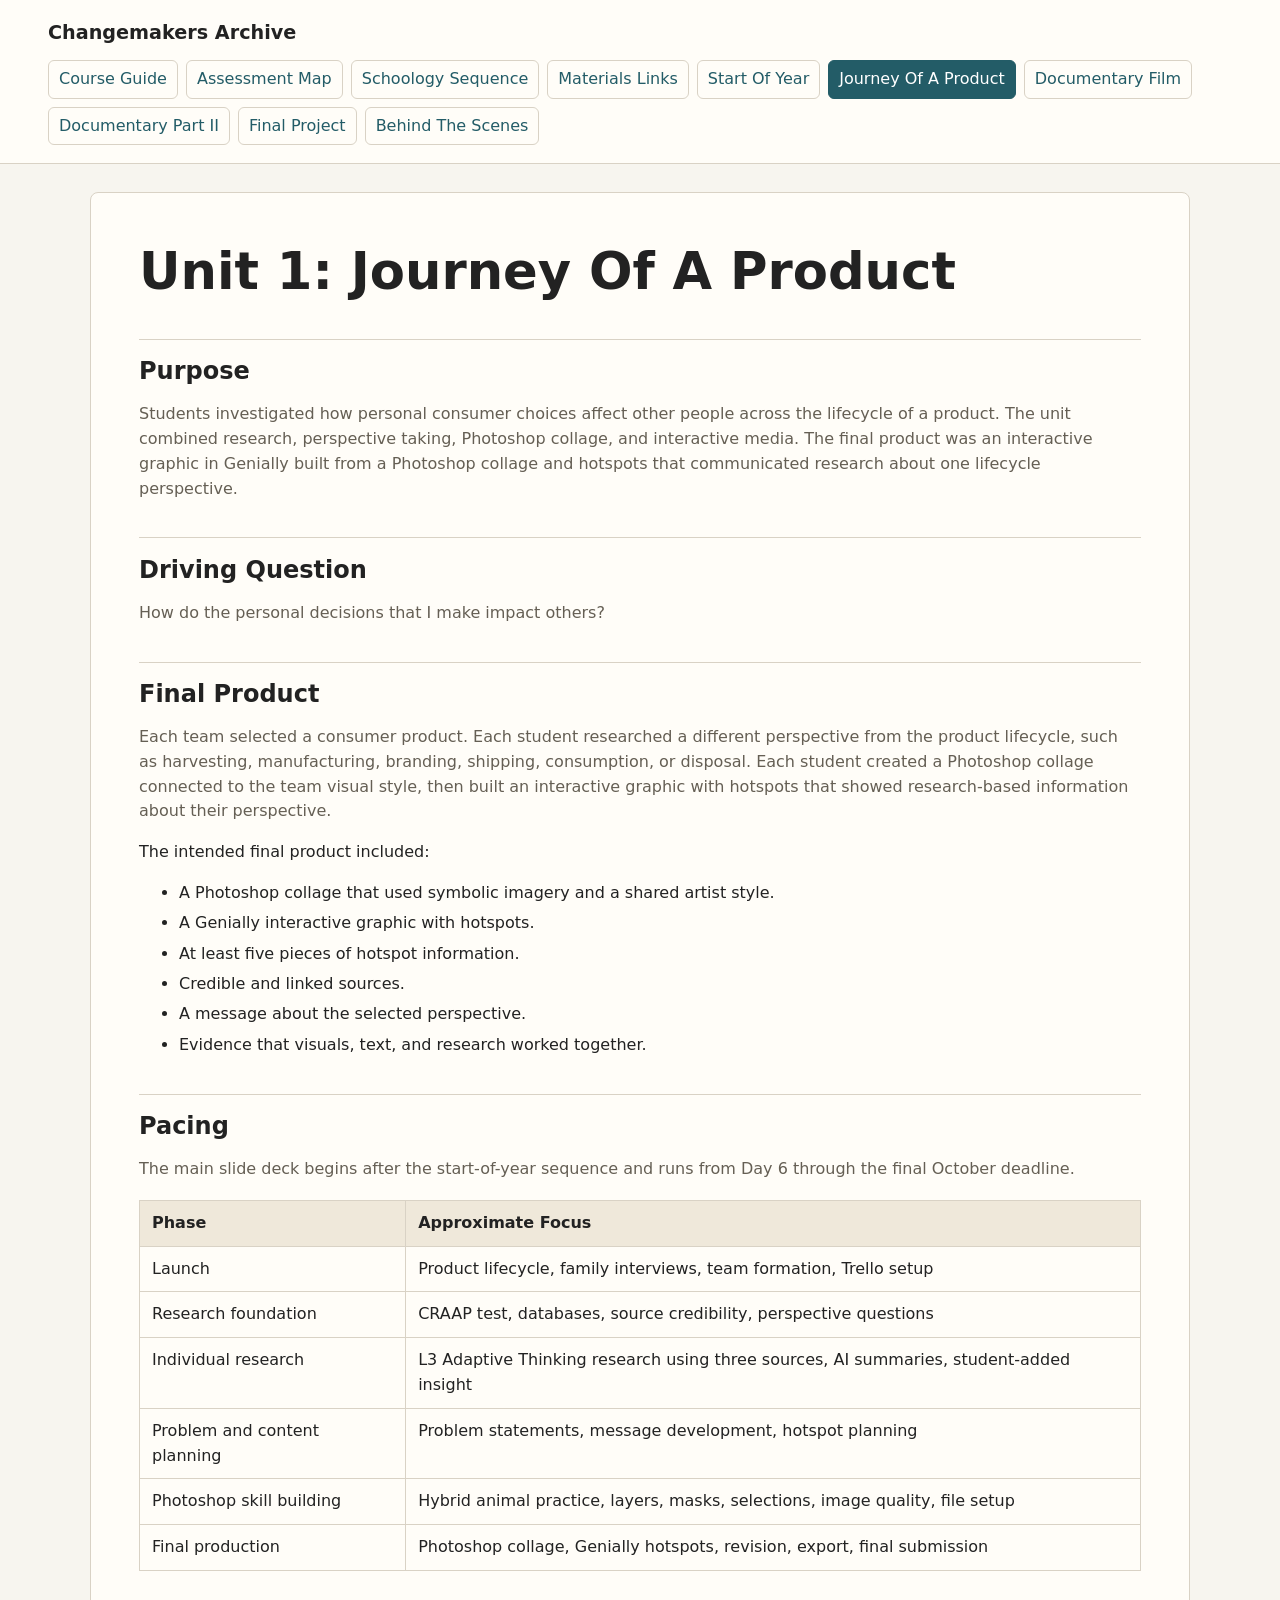
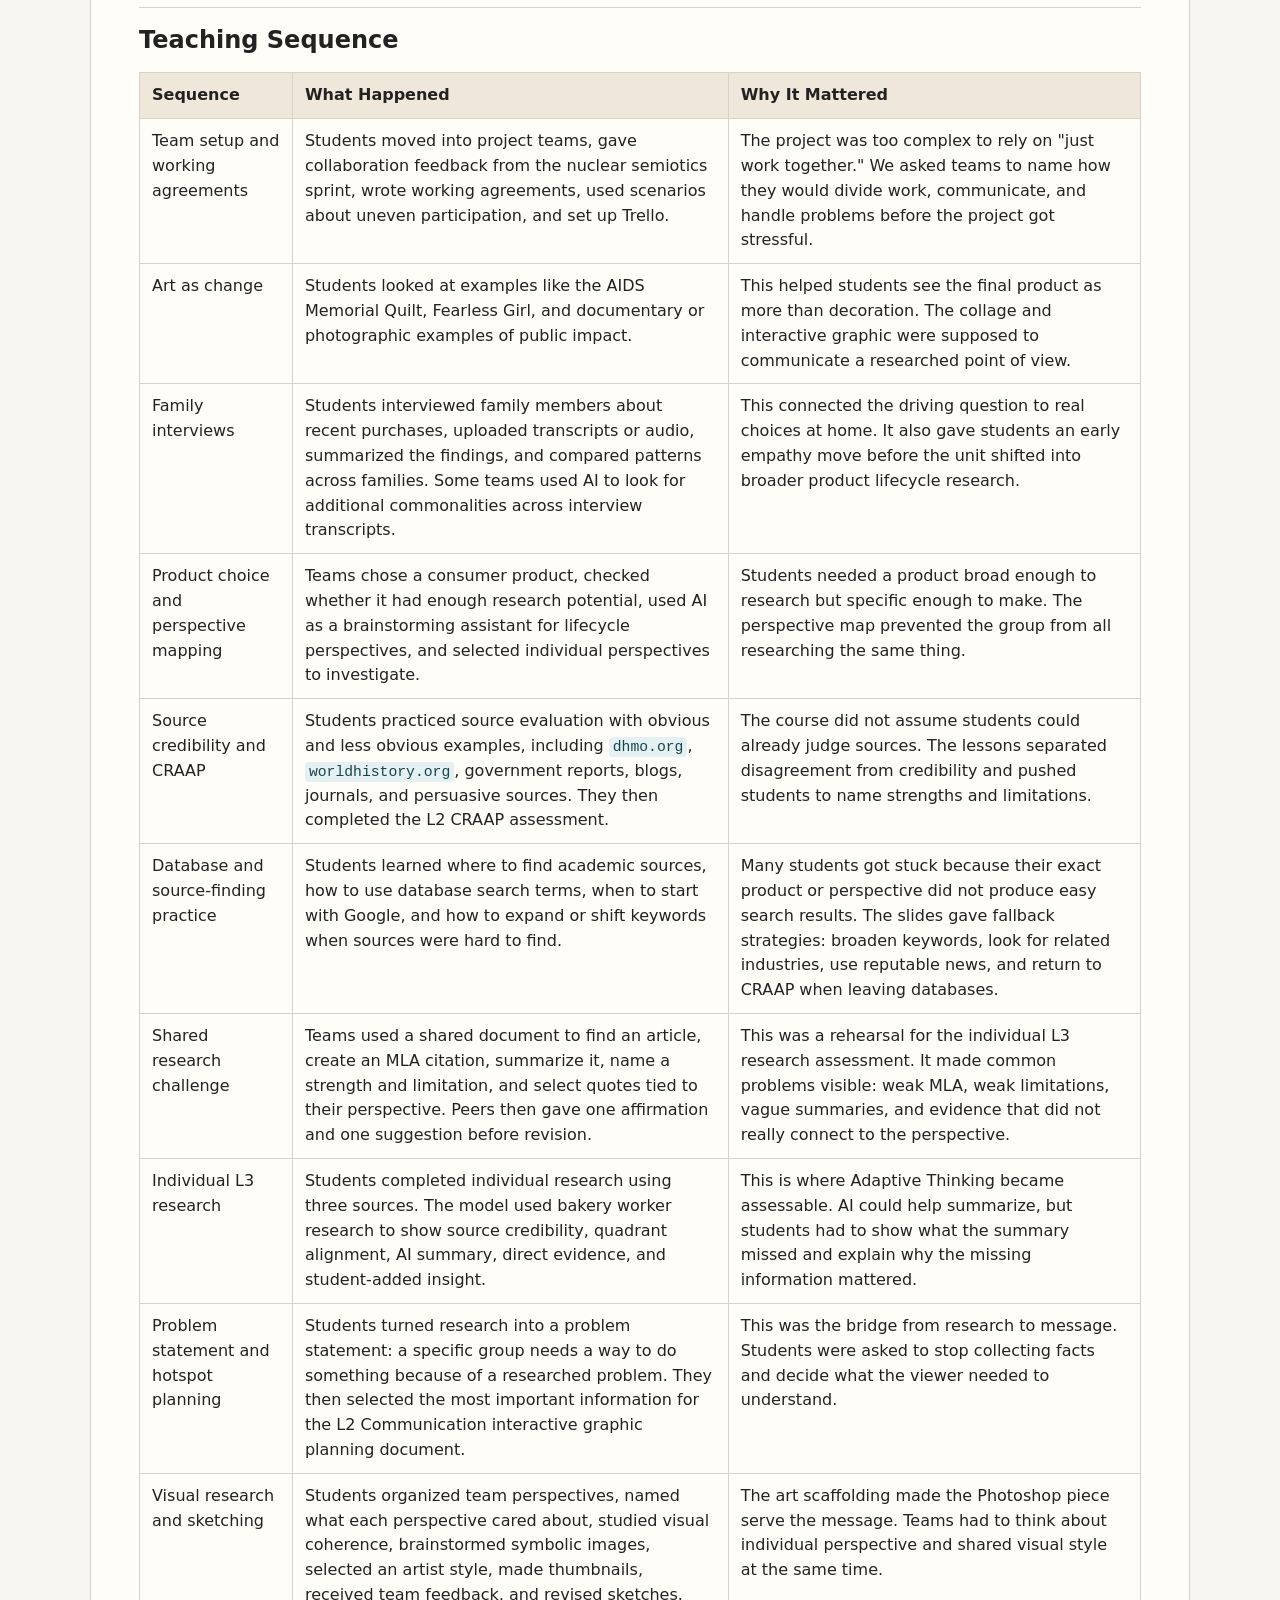
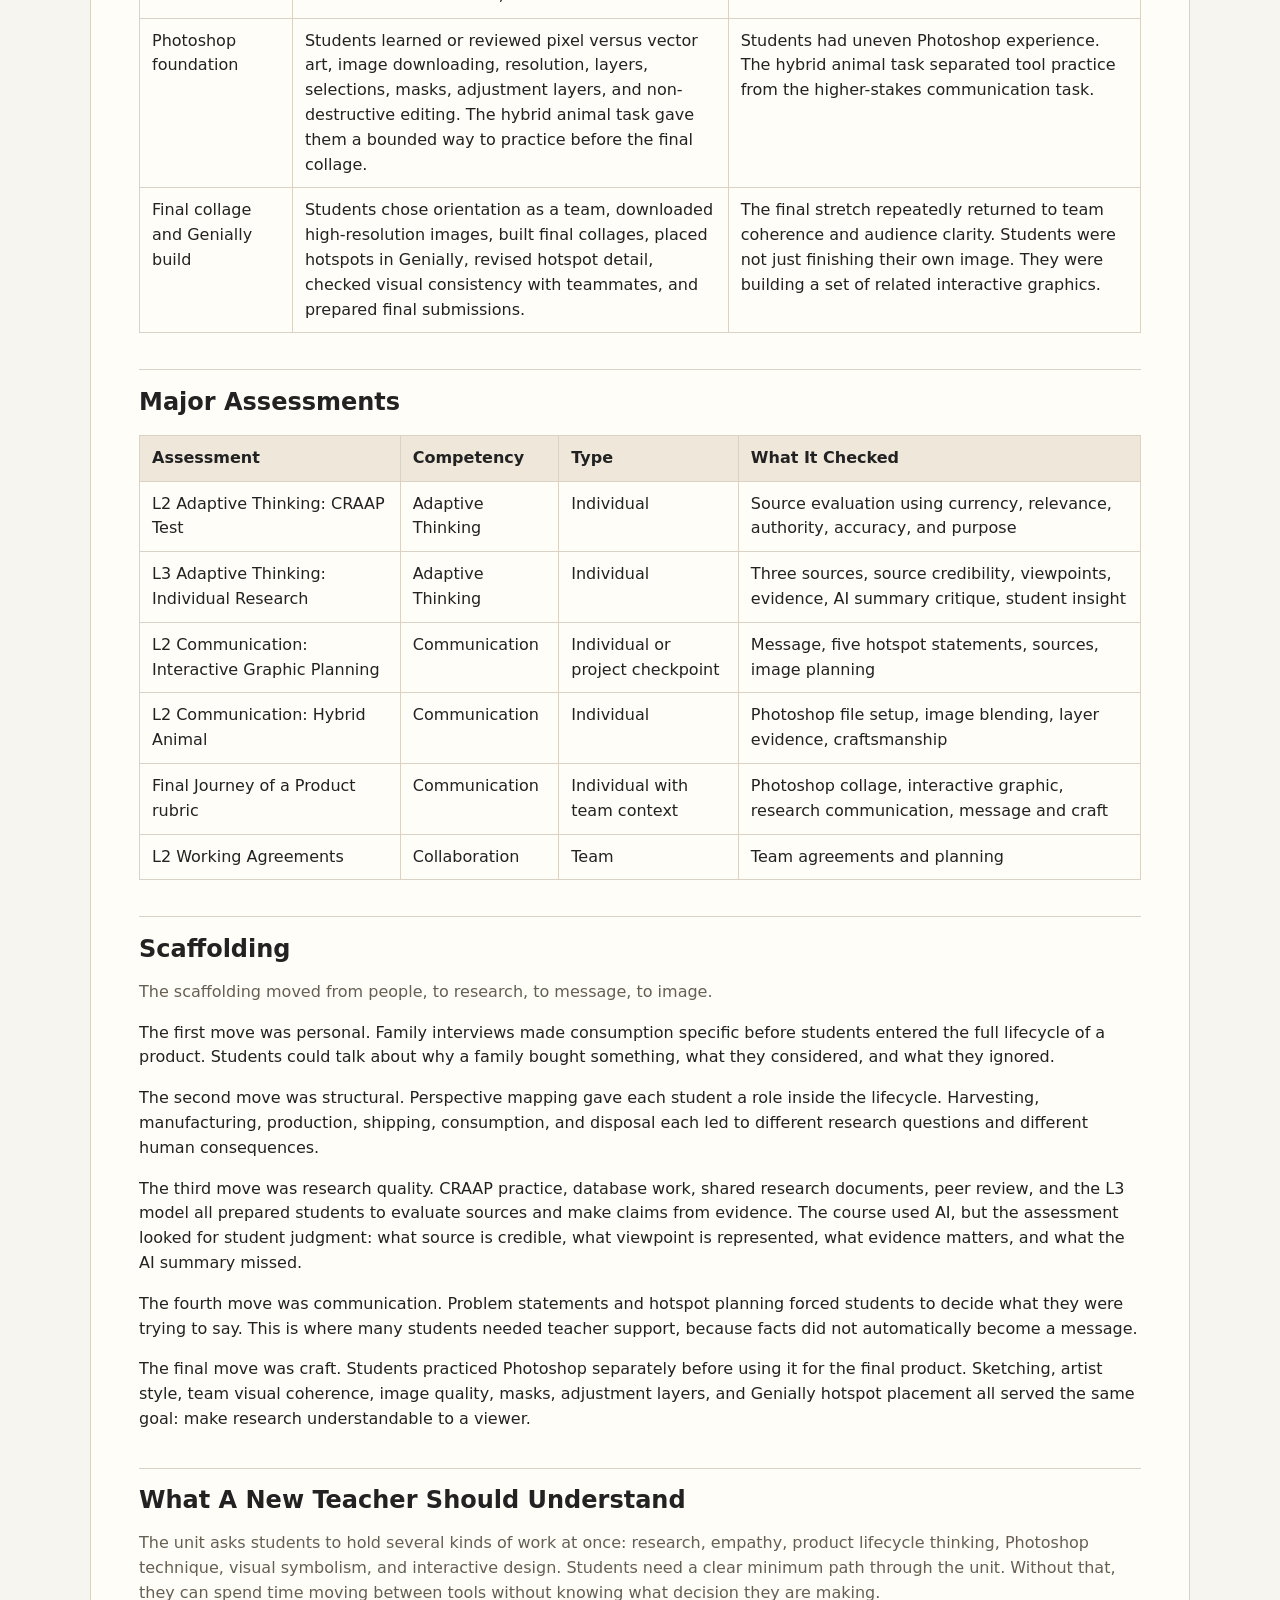
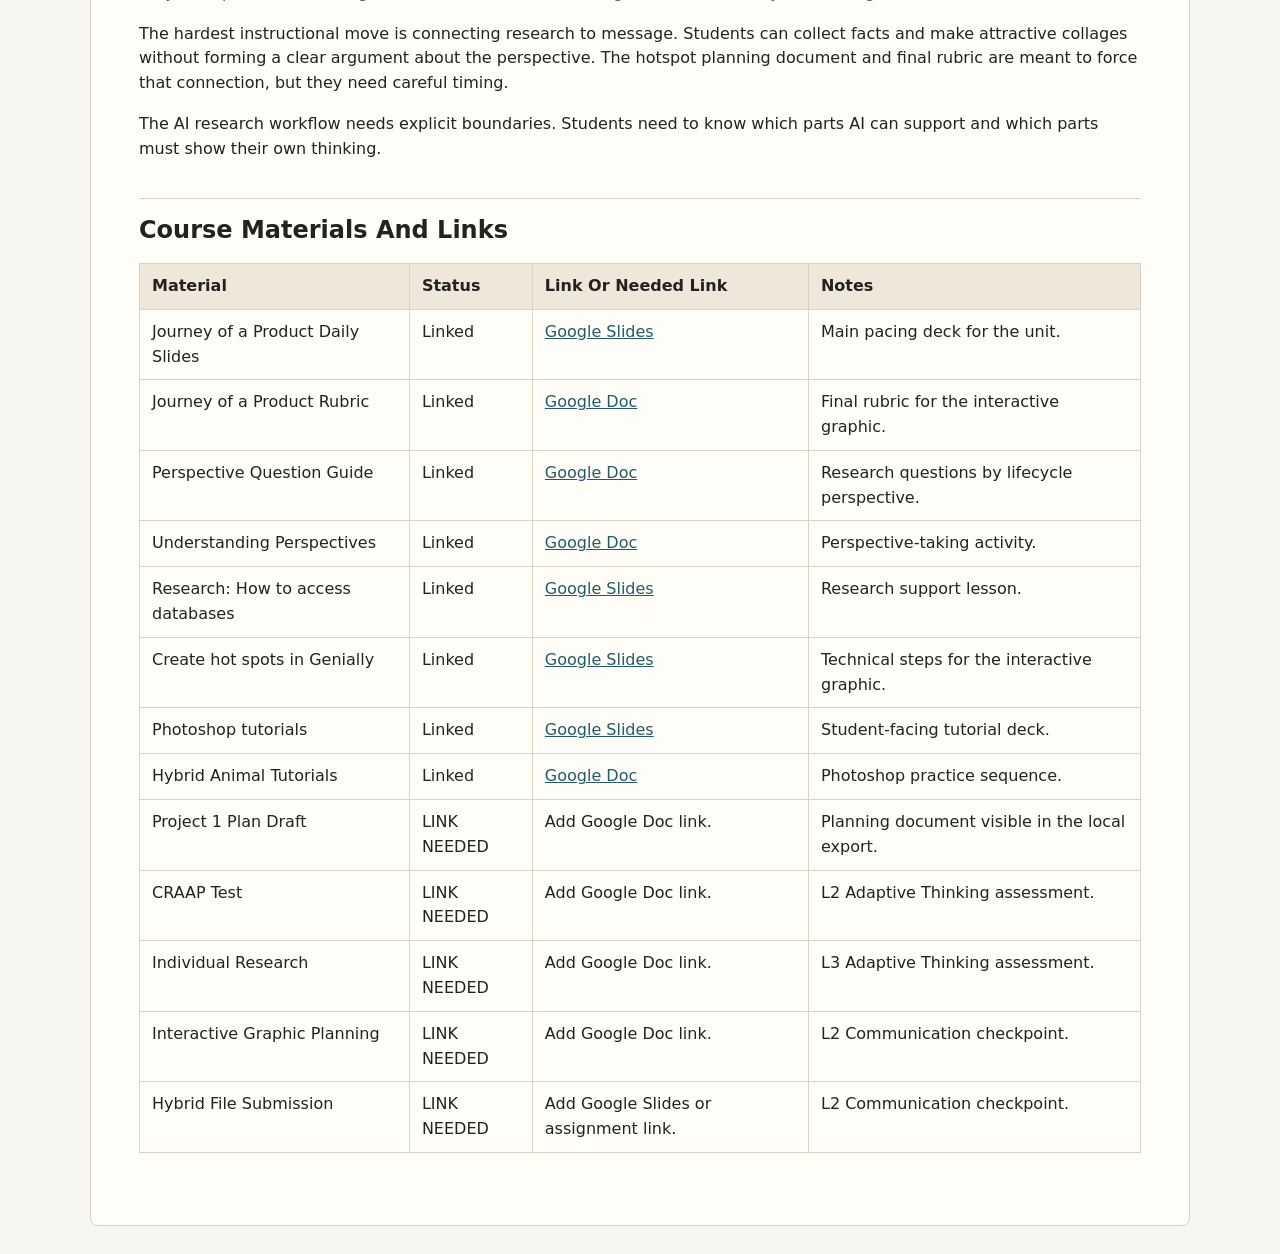
==== unit-1-journey-of-a-product.html @ 5c7161c8 "Add files via upload" ====
<!doctype html>
<html lang="en">
<head>
  <meta charset="utf-8">
  <meta name="viewport" content="width=device-width, initial-scale=1">
  <title>Journey Of A Product | Changemakers Archive</title>
  <link rel="stylesheet" href="styles.css">
</head>
<body>
  <header>
    <a class="site-title" href="index.html">Changemakers Archive</a>
    <nav><a  href="index.html">Course Guide</a><a  href="assessment-map.html">Assessment Map</a><a  href="schoology-sequence.html">Schoology Sequence</a><a  href="materials-link-inventory.html">Materials Links</a><a  href="unit-0-start-of-year.html">Start Of Year</a><a aria-current="page" href="unit-1-journey-of-a-product.html">Journey Of A Product</a><a  href="unit-2-documentary-film.html">Documentary Film</a><a  href="unit-2-5-documentary-part-ii.html">Documentary Part II</a><a  href="unit-3-final-project.html">Final Project</a><a  href="behind-the-scenes.html">Behind The Scenes</a></nav>
  </header>
  <main>
    <h1>Unit 1: Journey Of A Product</h1>
<h2>Purpose</h2>
<p>Students investigated how personal consumer choices affect other people across the lifecycle of a product. The unit combined research, perspective taking, Photoshop collage, and interactive media. The final product was an interactive graphic in Genially built from a Photoshop collage and hotspots that communicated research about one lifecycle perspective.</p>
<h2>Driving Question</h2>
<p>How do the personal decisions that I make impact others?</p>
<h2>Final Product</h2>
<p>Each team selected a consumer product. Each student researched a different perspective from the product lifecycle, such as harvesting, manufacturing, branding, shipping, consumption, or disposal. Each student created a Photoshop collage connected to the team visual style, then built an interactive graphic with hotspots that showed research-based information about their perspective.</p>
<p>The intended final product included:</p>
<ul><li>A Photoshop collage that used symbolic imagery and a shared artist style.</li><li>A Genially interactive graphic with hotspots.</li><li>At least five pieces of hotspot information.</li><li>Credible and linked sources.</li><li>A message about the selected perspective.</li><li>Evidence that visuals, text, and research worked together.</li></ul>
<h2>Pacing</h2>
<p>The main slide deck begins after the start-of-year sequence and runs from Day 6 through the final October deadline.</p>
<div class="table-wrap"><table><thead><tr><th>Phase</th><th>Approximate Focus</th></tr></thead><tbody><tr><td>Launch</td><td>Product lifecycle, family interviews, team formation, Trello setup</td></tr>
<tr><td>Research foundation</td><td>CRAAP test, databases, source credibility, perspective questions</td></tr>
<tr><td>Individual research</td><td>L3 Adaptive Thinking research using three sources, AI summaries, student-added insight</td></tr>
<tr><td>Problem and content planning</td><td>Problem statements, message development, hotspot planning</td></tr>
<tr><td>Photoshop skill building</td><td>Hybrid animal practice, layers, masks, selections, image quality, file setup</td></tr>
<tr><td>Final production</td><td>Photoshop collage, Genially hotspots, revision, export, final submission</td></tr></tbody></table></div>
<h2>Teaching Sequence</h2>
<div class="table-wrap"><table><thead><tr><th>Sequence</th><th>What Happened</th><th>Why It Mattered</th></tr></thead><tbody><tr><td>Team setup and working agreements</td><td>Students moved into project teams, gave collaboration feedback from the nuclear semiotics sprint, wrote working agreements, used scenarios about uneven participation, and set up Trello.</td><td>The project was too complex to rely on &quot;just work together.&quot; We asked teams to name how they would divide work, communicate, and handle problems before the project got stressful.</td></tr>
<tr><td>Art as change</td><td>Students looked at examples like the AIDS Memorial Quilt, Fearless Girl, and documentary or photographic examples of public impact.</td><td>This helped students see the final product as more than decoration. The collage and interactive graphic were supposed to communicate a researched point of view.</td></tr>
<tr><td>Family interviews</td><td>Students interviewed family members about recent purchases, uploaded transcripts or audio, summarized the findings, and compared patterns across families. Some teams used AI to look for additional commonalities across interview transcripts.</td><td>This connected the driving question to real choices at home. It also gave students an early empathy move before the unit shifted into broader product lifecycle research.</td></tr>
<tr><td>Product choice and perspective mapping</td><td>Teams chose a consumer product, checked whether it had enough research potential, used AI as a brainstorming assistant for lifecycle perspectives, and selected individual perspectives to investigate.</td><td>Students needed a product broad enough to research but specific enough to make. The perspective map prevented the group from all researching the same thing.</td></tr>
<tr><td>Source credibility and CRAAP</td><td>Students practiced source evaluation with obvious and less obvious examples, including <code>dhmo.org</code>, <code>worldhistory.org</code>, government reports, blogs, journals, and persuasive sources. They then completed the L2 CRAAP assessment.</td><td>The course did not assume students could already judge sources. The lessons separated disagreement from credibility and pushed students to name strengths and limitations.</td></tr>
<tr><td>Database and source-finding practice</td><td>Students learned where to find academic sources, how to use database search terms, when to start with Google, and how to expand or shift keywords when sources were hard to find.</td><td>Many students got stuck because their exact product or perspective did not produce easy search results. The slides gave fallback strategies: broaden keywords, look for related industries, use reputable news, and return to CRAAP when leaving databases.</td></tr>
<tr><td>Shared research challenge</td><td>Teams used a shared document to find an article, create an MLA citation, summarize it, name a strength and limitation, and select quotes tied to their perspective. Peers then gave one affirmation and one suggestion before revision.</td><td>This was a rehearsal for the individual L3 research assessment. It made common problems visible: weak MLA, weak limitations, vague summaries, and evidence that did not really connect to the perspective.</td></tr>
<tr><td>Individual L3 research</td><td>Students completed individual research using three sources. The model used bakery worker research to show source credibility, quadrant alignment, AI summary, direct evidence, and student-added insight.</td><td>This is where Adaptive Thinking became assessable. AI could help summarize, but students had to show what the summary missed and explain why the missing information mattered.</td></tr>
<tr><td>Problem statement and hotspot planning</td><td>Students turned research into a problem statement: a specific group needs a way to do something because of a researched problem. They then selected the most important information for the L2 Communication interactive graphic planning document.</td><td>This was the bridge from research to message. Students were asked to stop collecting facts and decide what the viewer needed to understand.</td></tr>
<tr><td>Visual research and sketching</td><td>Students organized team perspectives, named what each perspective cared about, studied visual coherence, brainstormed symbolic images, selected an artist style, made thumbnails, received team feedback, and revised sketches.</td><td>The art scaffolding made the Photoshop piece serve the message. Teams had to think about individual perspective and shared visual style at the same time.</td></tr>
<tr><td>Photoshop foundation</td><td>Students learned or reviewed pixel versus vector art, image downloading, resolution, layers, selections, masks, adjustment layers, and non-destructive editing. The hybrid animal task gave them a bounded way to practice before the final collage.</td><td>Students had uneven Photoshop experience. The hybrid animal task separated tool practice from the higher-stakes communication task.</td></tr>
<tr><td>Final collage and Genially build</td><td>Students chose orientation as a team, downloaded high-resolution images, built final collages, placed hotspots in Genially, revised hotspot detail, checked visual consistency with teammates, and prepared final submissions.</td><td>The final stretch repeatedly returned to team coherence and audience clarity. Students were not just finishing their own image. They were building a set of related interactive graphics.</td></tr></tbody></table></div>
<h2>Major Assessments</h2>
<div class="table-wrap"><table><thead><tr><th>Assessment</th><th>Competency</th><th>Type</th><th>What It Checked</th></tr></thead><tbody><tr><td>L2 Adaptive Thinking: CRAAP Test</td><td>Adaptive Thinking</td><td>Individual</td><td>Source evaluation using currency, relevance, authority, accuracy, and purpose</td></tr>
<tr><td>L3 Adaptive Thinking: Individual Research</td><td>Adaptive Thinking</td><td>Individual</td><td>Three sources, source credibility, viewpoints, evidence, AI summary critique, student insight</td></tr>
<tr><td>L2 Communication: Interactive Graphic Planning</td><td>Communication</td><td>Individual or project checkpoint</td><td>Message, five hotspot statements, sources, image planning</td></tr>
<tr><td>L2 Communication: Hybrid Animal</td><td>Communication</td><td>Individual</td><td>Photoshop file setup, image blending, layer evidence, craftsmanship</td></tr>
<tr><td>Final Journey of a Product rubric</td><td>Communication</td><td>Individual with team context</td><td>Photoshop collage, interactive graphic, research communication, message and craft</td></tr>
<tr><td>L2 Working Agreements</td><td>Collaboration</td><td>Team</td><td>Team agreements and planning</td></tr></tbody></table></div>
<h2>Scaffolding</h2>
<p>The scaffolding moved from people, to research, to message, to image.</p>
<p>The first move was personal. Family interviews made consumption specific before students entered the full lifecycle of a product. Students could talk about why a family bought something, what they considered, and what they ignored.</p>
<p>The second move was structural. Perspective mapping gave each student a role inside the lifecycle. Harvesting, manufacturing, production, shipping, consumption, and disposal each led to different research questions and different human consequences.</p>
<p>The third move was research quality. CRAAP practice, database work, shared research documents, peer review, and the L3 model all prepared students to evaluate sources and make claims from evidence. The course used AI, but the assessment looked for student judgment: what source is credible, what viewpoint is represented, what evidence matters, and what the AI summary missed.</p>
<p>The fourth move was communication. Problem statements and hotspot planning forced students to decide what they were trying to say. This is where many students needed teacher support, because facts did not automatically become a message.</p>
<p>The final move was craft. Students practiced Photoshop separately before using it for the final product. Sketching, artist style, team visual coherence, image quality, masks, adjustment layers, and Genially hotspot placement all served the same goal: make research understandable to a viewer.</p>
<h2>What A New Teacher Should Understand</h2>
<p>The unit asks students to hold several kinds of work at once: research, empathy, product lifecycle thinking, Photoshop technique, visual symbolism, and interactive design. Students need a clear minimum path through the unit. Without that, they can spend time moving between tools without knowing what decision they are making.</p>
<p>The hardest instructional move is connecting research to message. Students can collect facts and make attractive collages without forming a clear argument about the perspective. The hotspot planning document and final rubric are meant to force that connection, but they need careful timing.</p>
<p>The AI research workflow needs explicit boundaries. Students need to know which parts AI can support and which parts must show their own thinking.</p>
<h2>Course Materials And Links</h2>
<div class="table-wrap"><table><thead><tr><th>Material</th><th>Status</th><th>Link Or Needed Link</th><th>Notes</th></tr></thead><tbody><tr><td>Journey of a Product Daily Slides</td><td>Linked</td><td><a href="https://docs.google.com/presentation/d/1TZdOUmCGMAHUQoehHxNh9gU_Ymy8dWEXhG8bBNJs5DM/edit?usp=sharing">Google Slides</a></td><td>Main pacing deck for the unit.</td></tr>
<tr><td>Journey of a Product Rubric</td><td>Linked</td><td><a href="https://docs.google.com/document/d/1lBJGxEgv53TpdcboVcqe-2SZoWs0eDTzxm4TKFdhvRQ/edit?usp=sharing">Google Doc</a></td><td>Final rubric for the interactive graphic.</td></tr>
<tr><td>Perspective Question Guide</td><td>Linked</td><td><a href="https://docs.google.com/document/d/16ZPBTStGLpKrOKs5ZT3zrvwM6UQquRyRHWi6Rfzbgpg/edit?usp=sharing">Google Doc</a></td><td>Research questions by lifecycle perspective.</td></tr>
<tr><td>Understanding Perspectives</td><td>Linked</td><td><a href="https://docs.google.com/document/d/1mcpVjR-bEA0cZlC6mPL3aeZa7HWV0scZjAbYH-wzB7o/edit?usp=sharing">Google Doc</a></td><td>Perspective-taking activity.</td></tr>
<tr><td>Research: How to access databases</td><td>Linked</td><td><a href="https://docs.google.com/presentation/d/1tLj1NYzk4o5AhgnHxfsGhMmKjbyJ6QSg2kyMTFWoS0U/edit?usp=sharing">Google Slides</a></td><td>Research support lesson.</td></tr>
<tr><td>Create hot spots in Genially</td><td>Linked</td><td><a href="https://docs.google.com/presentation/d/1pjcjij2A8Ah4LsGUFlmy-sjd5QcM1X0HzXymR8PM0x8/edit?usp=sharing">Google Slides</a></td><td>Technical steps for the interactive graphic.</td></tr>
<tr><td>Photoshop tutorials</td><td>Linked</td><td><a href="https://docs.google.com/presentation/d/1j8jOdWWDnWrqxzNV2bTo7YegHXNaizr5DoQps0EdhRQ/edit?usp=sharing">Google Slides</a></td><td>Student-facing tutorial deck.</td></tr>
<tr><td>Hybrid Animal Tutorials</td><td>Linked</td><td><a href="https://docs.google.com/document/d/1lze5rrDQMYgJsYMz9YjfUiCy2DiqqhTxMGFhvZYB24I/edit?usp=sharing">Google Doc</a></td><td>Photoshop practice sequence.</td></tr>
<tr><td>Project 1 Plan Draft</td><td>LINK NEEDED</td><td>Add Google Doc link.</td><td>Planning document visible in the local export.</td></tr>
<tr><td>CRAAP Test</td><td>LINK NEEDED</td><td>Add Google Doc link.</td><td>L2 Adaptive Thinking assessment.</td></tr>
<tr><td>Individual Research</td><td>LINK NEEDED</td><td>Add Google Doc link.</td><td>L3 Adaptive Thinking assessment.</td></tr>
<tr><td>Interactive Graphic Planning</td><td>LINK NEEDED</td><td>Add Google Doc link.</td><td>L2 Communication checkpoint.</td></tr>
<tr><td>Hybrid File Submission</td><td>LINK NEEDED</td><td>Add Google Slides or assignment link.</td><td>L2 Communication checkpoint.</td></tr></tbody></table></div>
  </main>
</body>
</html>
---- styles.css ----
:root {
  --bg: #f7f5ef;
  --paper: #fffdf8;
  --text: #222;
  --muted: #655f54;
  --line: #d9d2c5;
  --accent: #235c67;
  --accent-soft: #e4f0f1;
}

* { box-sizing: border-box; }

body {
  margin: 0;
  background: var(--bg);
  color: var(--text);
  font-family: ui-sans-serif, system-ui, -apple-system, BlinkMacSystemFont, "Segoe UI", sans-serif;
  line-height: 1.55;
}

header {
  border-bottom: 1px solid var(--line);
  background: var(--paper);
  padding: 18px clamp(18px, 4vw, 48px);
}

.site-title {
  color: var(--text);
  display: inline-block;
  font-size: 1.2rem;
  font-weight: 700;
  margin-bottom: 12px;
  text-decoration: none;
}

nav {
  display: flex;
  flex-wrap: wrap;
  gap: 8px;
}

nav a {
  border: 1px solid var(--line);
  border-radius: 6px;
  color: var(--accent);
  padding: 6px 10px;
  text-decoration: none;
}

nav a[aria-current="page"] {
  background: var(--accent);
  border-color: var(--accent);
  color: #fff;
}

main {
  background: var(--paper);
  border: 1px solid var(--line);
  border-radius: 8px;
  margin: 28px auto;
  max-width: 1100px;
  padding: clamp(20px, 4vw, 48px);
  width: min(94vw, 1100px);
}

h1, h2, h3, h4 {
  line-height: 1.2;
  margin: 1.5em 0 .45em;
}

h1 { font-size: clamp(2rem, 4vw, 3.2rem); margin-top: 0; }
h2 { border-top: 1px solid var(--line); padding-top: 1.1rem; }
h1 + p, h2 + p { color: var(--muted); }

a { color: var(--accent); }
code {
  background: var(--accent-soft);
  border-radius: 4px;
  color: #17454d;
  font-family: ui-monospace, SFMono-Regular, Menlo, monospace;
  font-size: .92em;
  padding: 2px 4px;
}

.table-wrap {
  overflow-x: auto;
  margin: 18px 0 24px;
}

table {
  border-collapse: collapse;
  min-width: 720px;
  width: 100%;
}

th, td {
  border: 1px solid var(--line);
  padding: 10px 12px;
  text-align: left;
  vertical-align: top;
}

th {
  background: #efe8da;
}

li { margin: 0.35rem 0; }

.note {
  background: var(--accent-soft);
  border-left: 4px solid var(--accent);
  border-radius: 6px;
  margin: 18px 0;
  padding: 12px 16px;
}

.scale-tabs {
  border: 1px solid var(--line);
  border-radius: 8px;
  margin: 24px 0;
  overflow: hidden;
}

.scale-tab-list {
  background: #efe8da;
  border-bottom: 1px solid var(--line);
  display: flex;
  flex-wrap: wrap;
  gap: 0;
}

.scale-tab {
  appearance: none;
  background: transparent;
  border: 0;
  border-right: 1px solid var(--line);
  color: var(--accent);
  cursor: pointer;
  font: inherit;
  font-weight: 650;
  padding: 12px 14px;
}

.scale-tab[aria-selected="true"] {
  background: var(--accent);
  color: #fff;
}

.scale-panel {
  padding: 18px;
}

.scale-panel h3 {
  margin-top: 0;
}

.focus-areas {
  background: var(--accent-soft);
  border-radius: 6px;
  margin: 0 0 18px;
  padding: 12px 14px;
}

.focus-areas ul {
  margin-bottom: 0;
}

.scale-levels {
  display: flex;
  flex-direction: column;
  gap: 14px;
}

.scale-level {
  border: 1px solid var(--line);
  border-radius: 8px;
  padding: 14px;
}

.scale-level h4 {
  margin-top: 0;
}

.scale-level p {
  color: var(--muted);
}
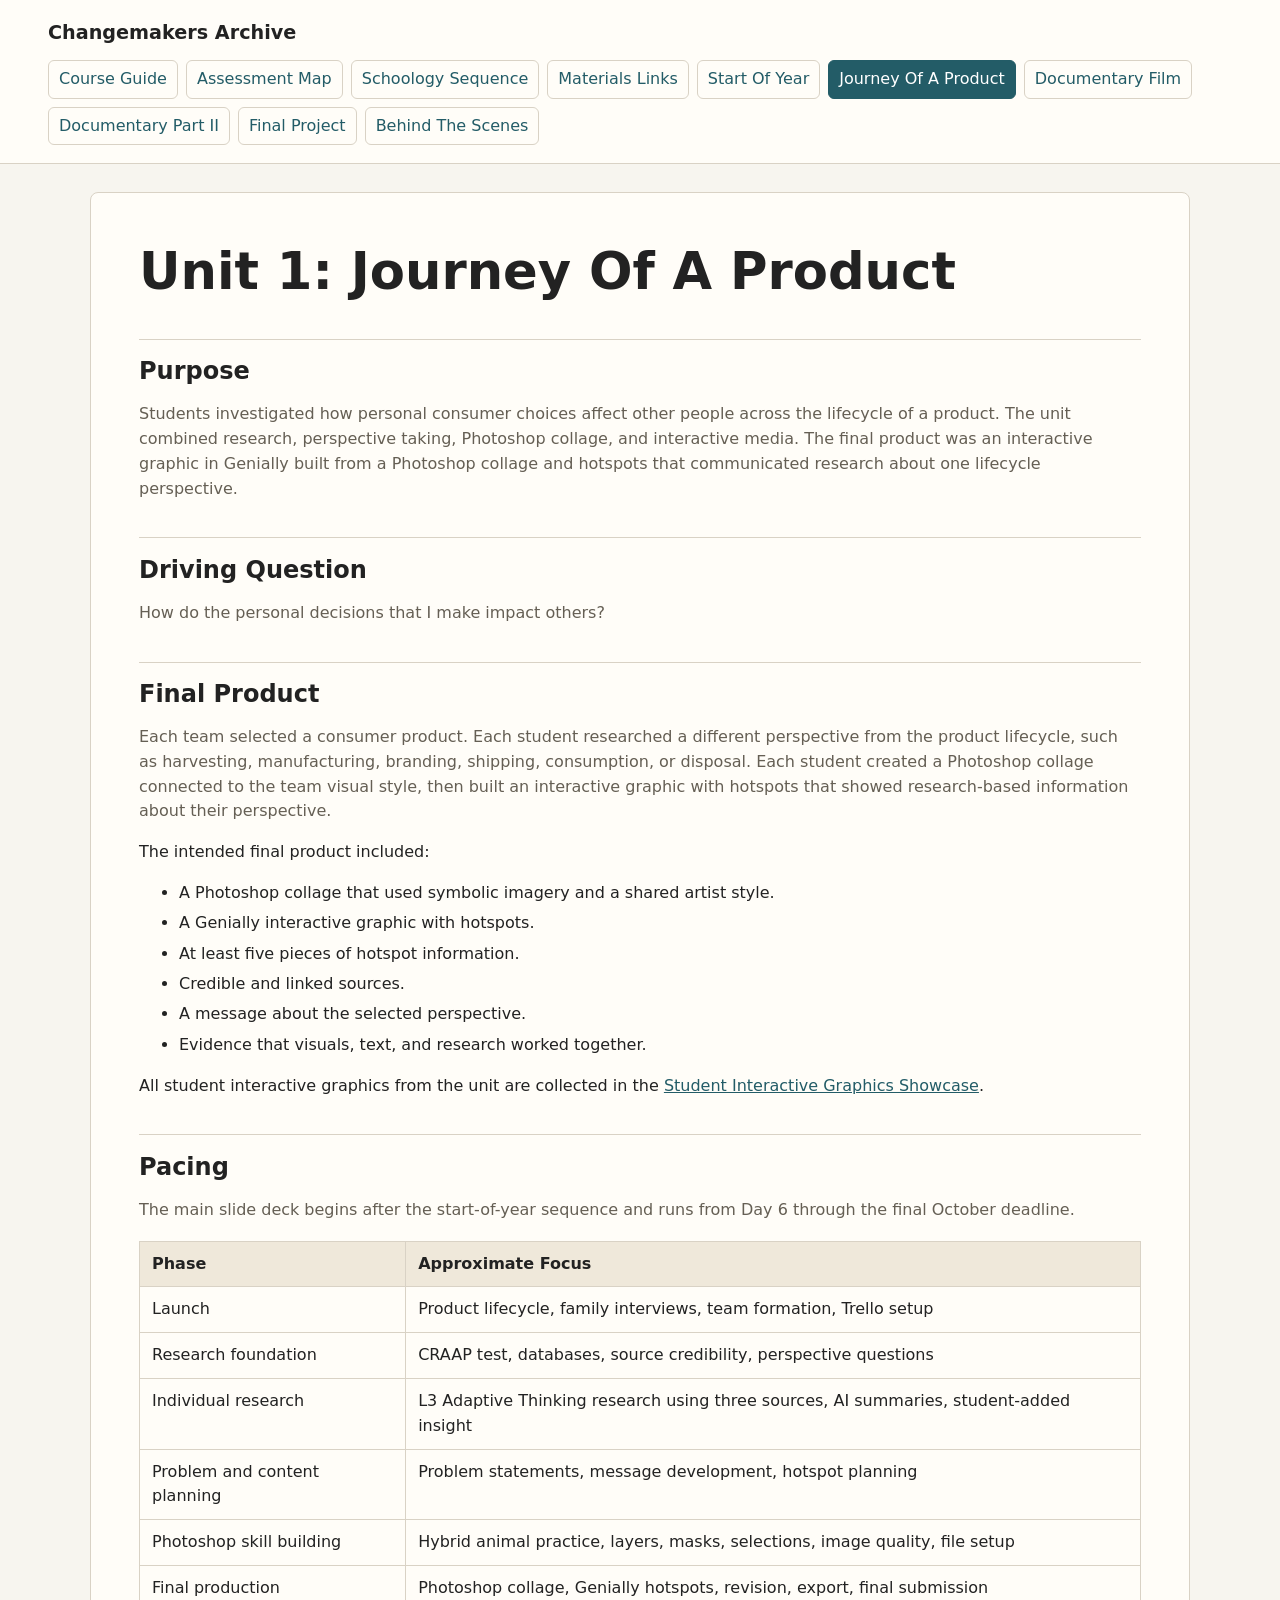
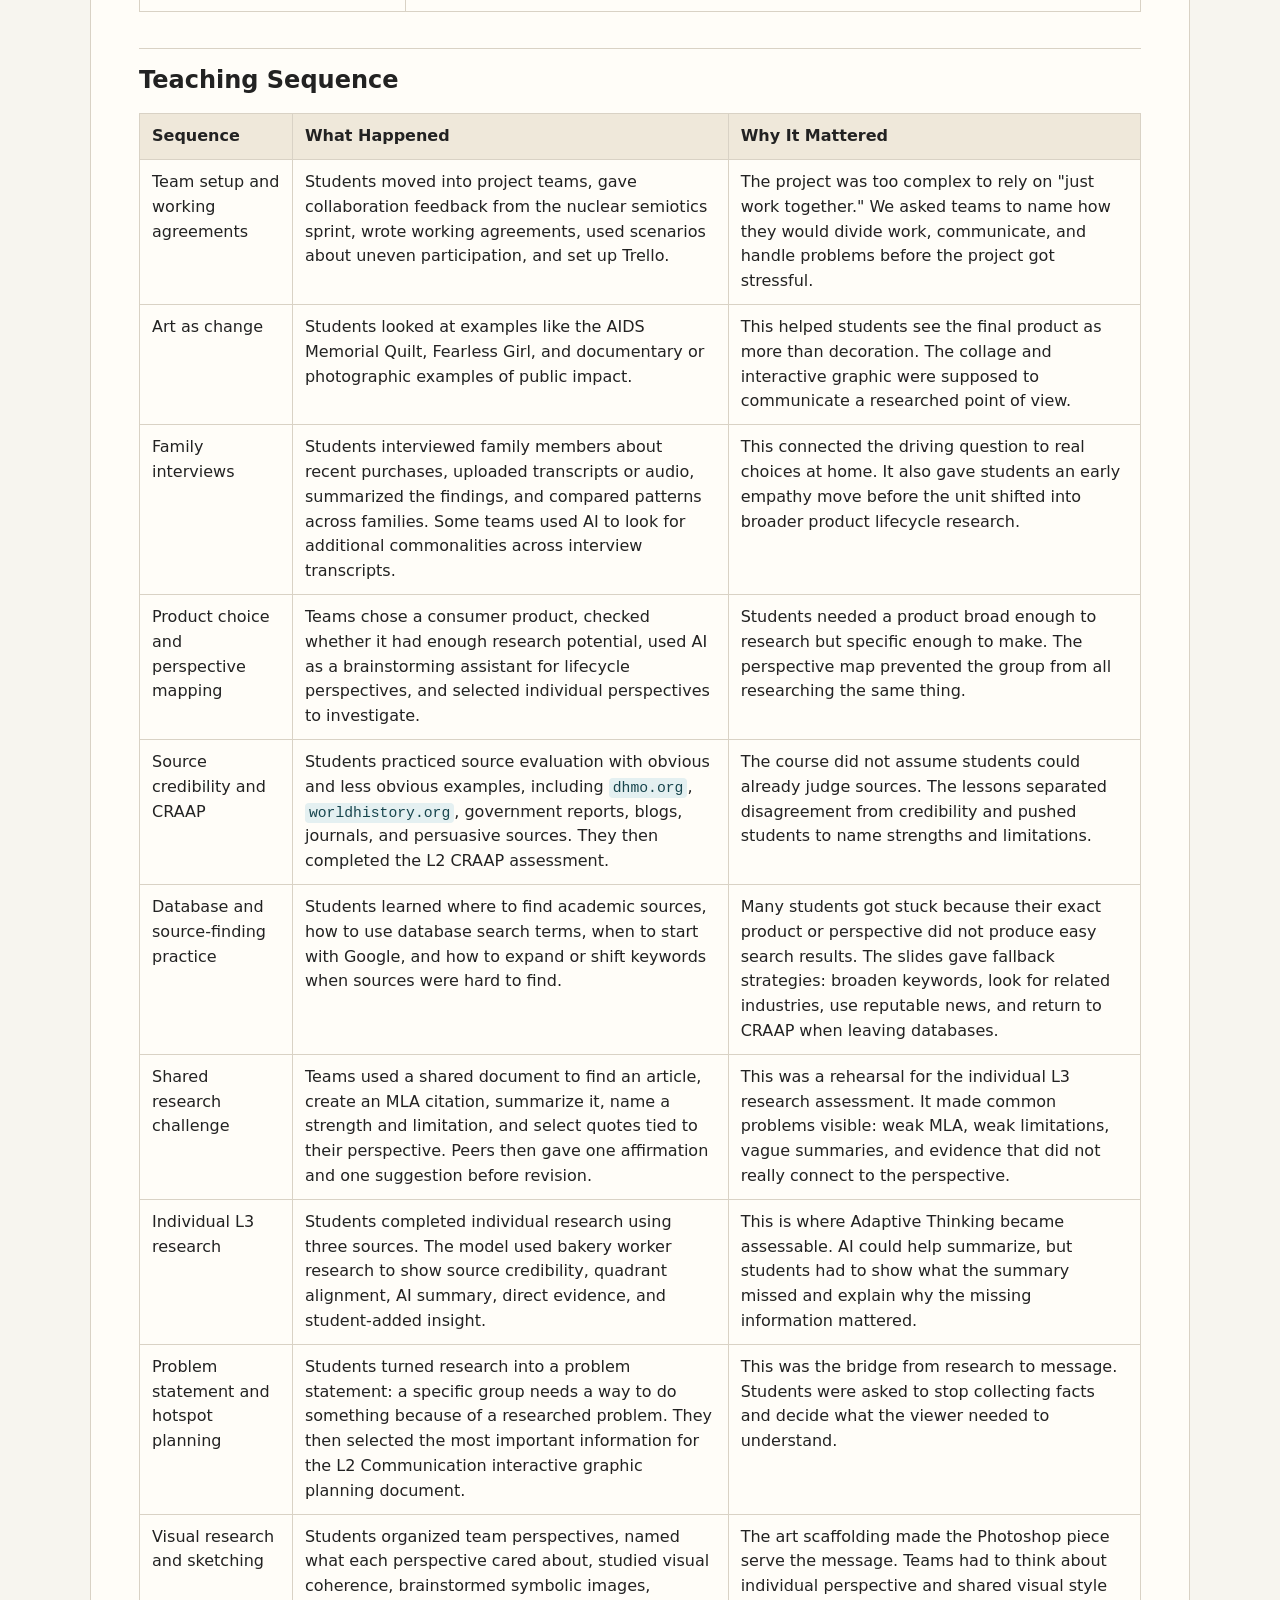
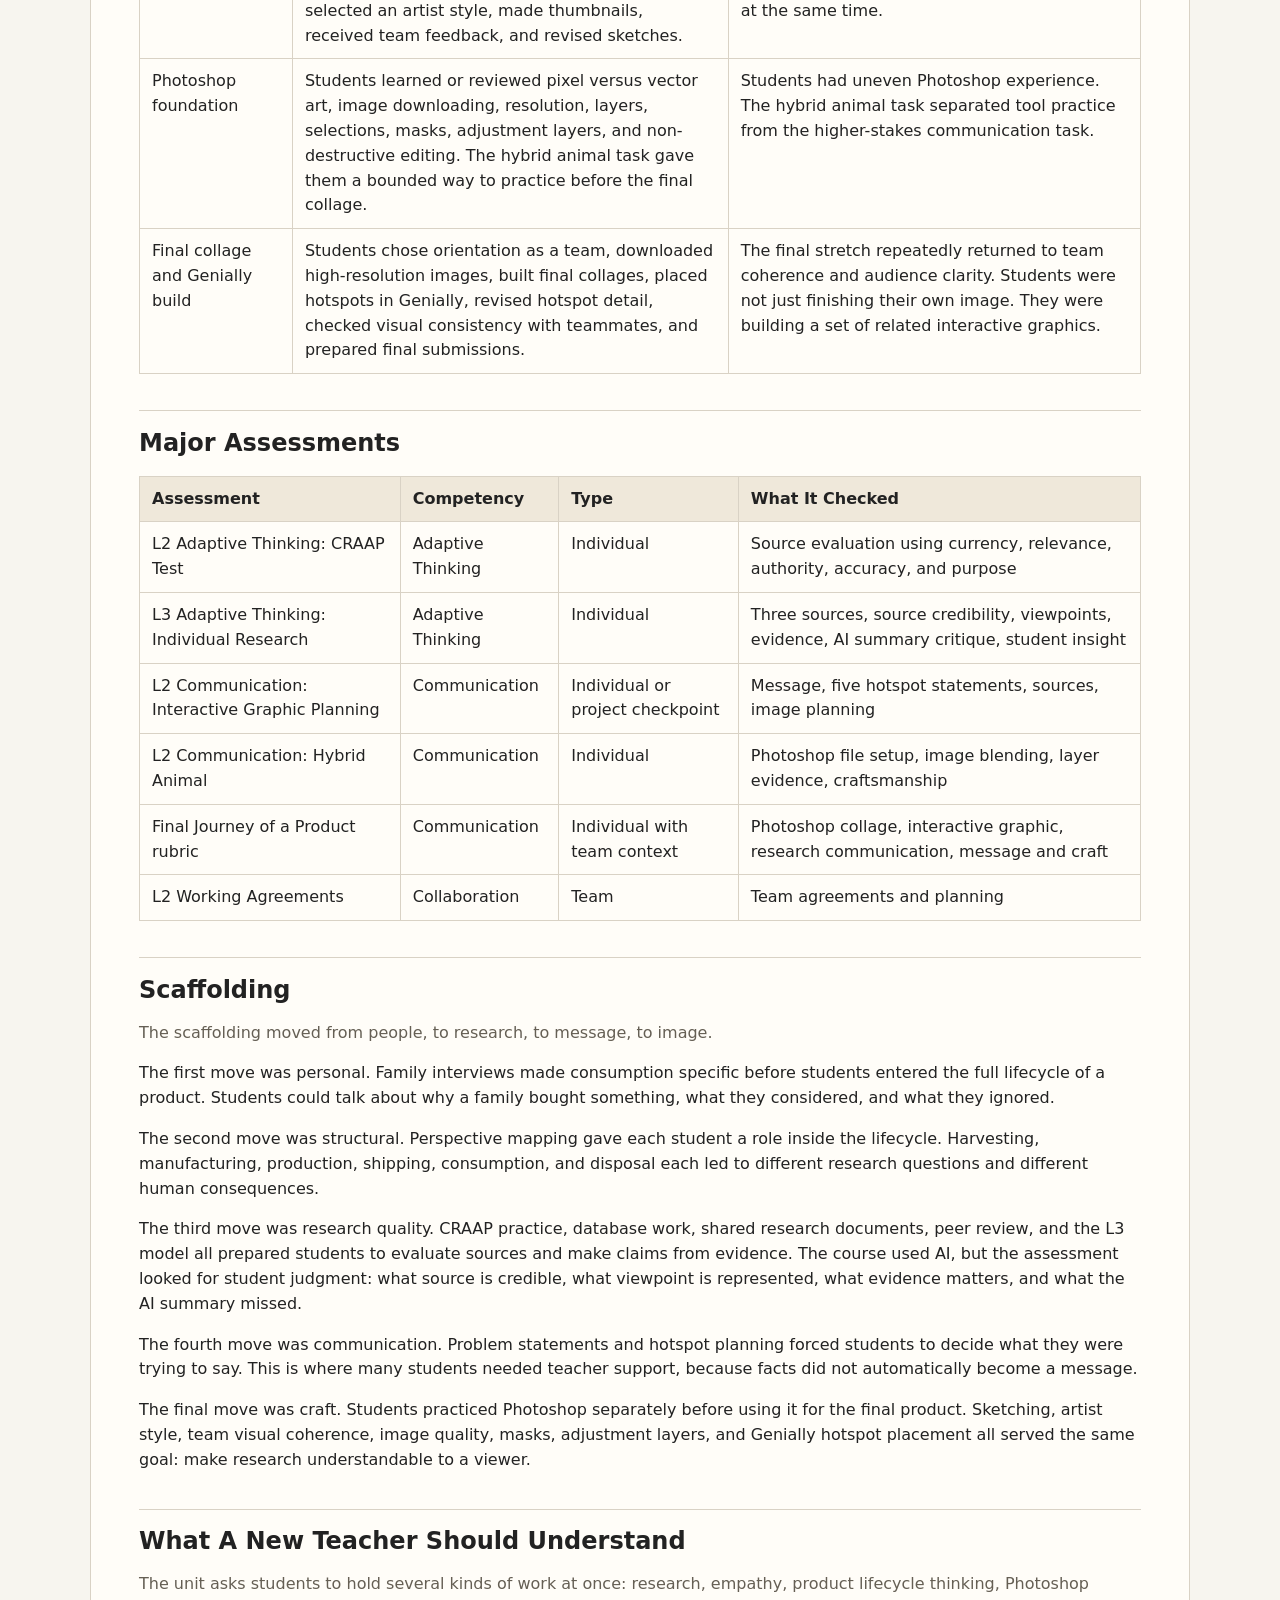
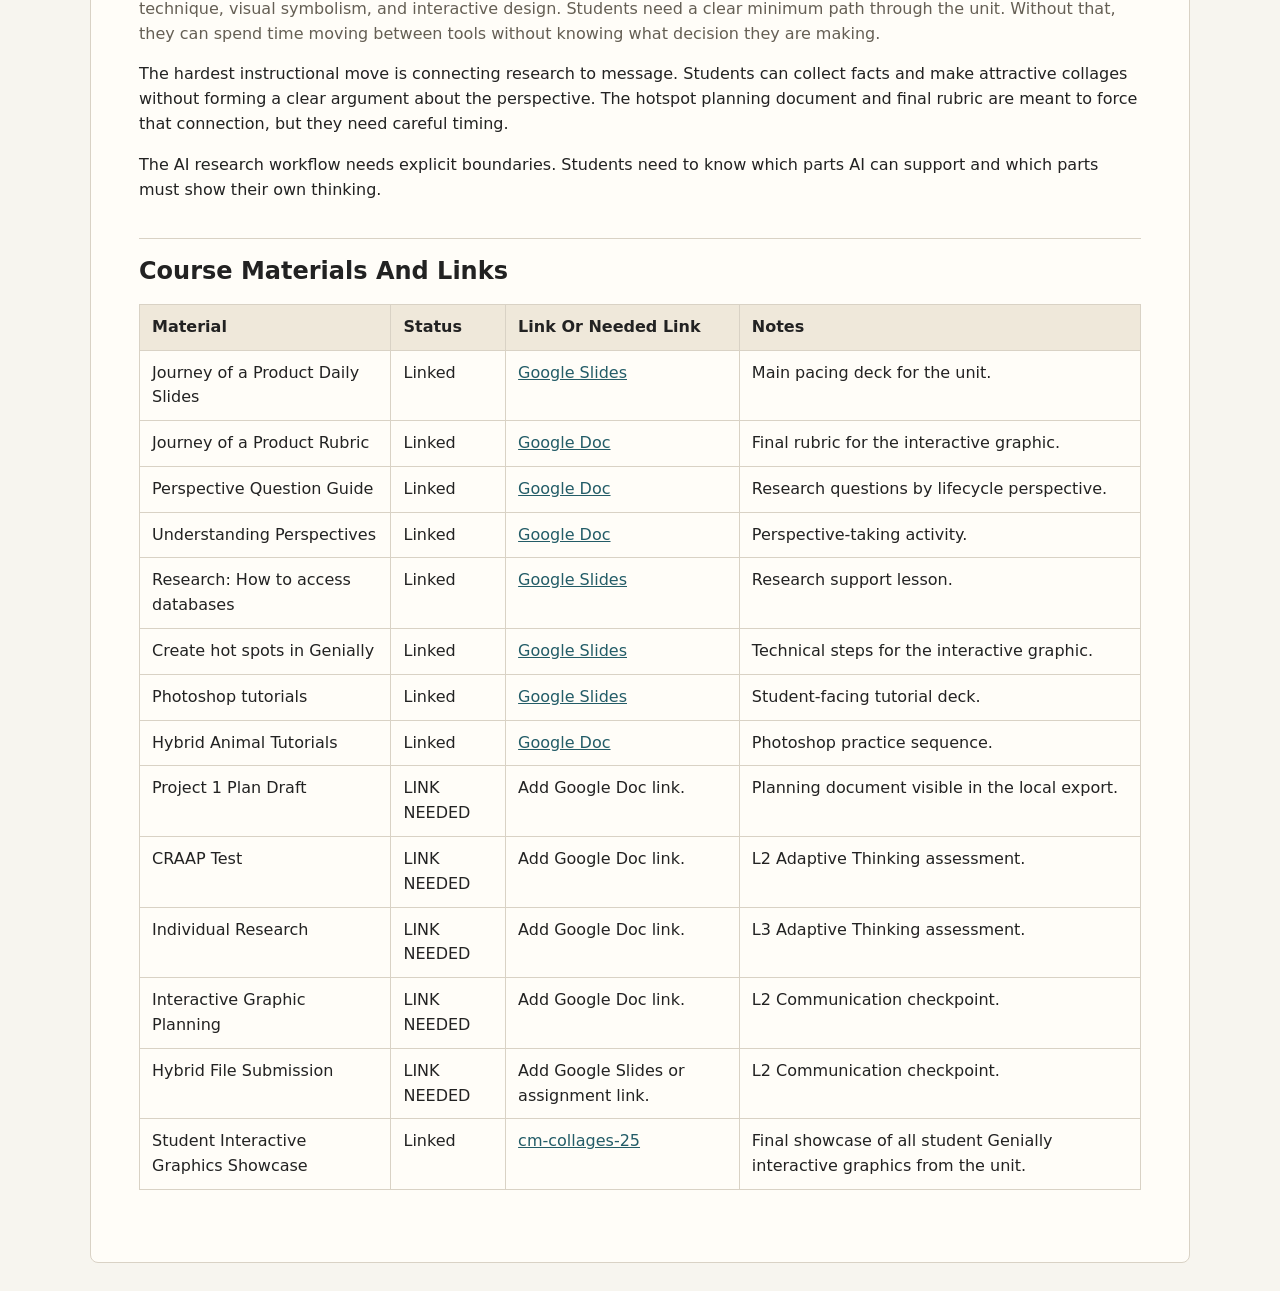
==== commit e7425e61: "Update unit-1-journey-of-a-product.html" ====
--- a/unit-1-journey-of-a-product.html
+++ b/unit-1-journey-of-a-product.html
@@ -21,6 +21,7 @@
 <p>Each team selected a consumer product. Each student researched a different perspective from the product lifecycle, such as harvesting, manufacturing, branding, shipping, consumption, or disposal. Each student created a Photoshop collage connected to the team visual style, then built an interactive graphic with hotspots that showed research-based information about their perspective.</p>
 <p>The intended final product included:</p>
 <ul><li>A Photoshop collage that used symbolic imagery and a shared artist style.</li><li>A Genially interactive graphic with hotspots.</li><li>At least five pieces of hotspot information.</li><li>Credible and linked sources.</li><li>A message about the selected perspective.</li><li>Evidence that visuals, text, and research worked together.</li></ul>
+<p>All student interactive graphics from the unit are collected in the <a href="https://eweinberg-nido.github.io/cm-collages-25/">Student Interactive Graphics Showcase</a>.</p>
 <h2>Pacing</h2>
 <p>The main slide deck begins after the start-of-year sequence and runs from Day 6 through the final October deadline.</p>
 <div class="table-wrap"><table><thead><tr><th>Phase</th><th>Approximate Focus</th></tr></thead><tbody><tr><td>Launch</td><td>Product lifecycle, family interviews, team formation, Trello setup</td></tr>
@@ -73,7 +74,8 @@
 <tr><td>CRAAP Test</td><td>LINK NEEDED</td><td>Add Google Doc link.</td><td>L2 Adaptive Thinking assessment.</td></tr>
 <tr><td>Individual Research</td><td>LINK NEEDED</td><td>Add Google Doc link.</td><td>L3 Adaptive Thinking assessment.</td></tr>
 <tr><td>Interactive Graphic Planning</td><td>LINK NEEDED</td><td>Add Google Doc link.</td><td>L2 Communication checkpoint.</td></tr>
-<tr><td>Hybrid File Submission</td><td>LINK NEEDED</td><td>Add Google Slides or assignment link.</td><td>L2 Communication checkpoint.</td></tr></tbody></table></div>
+<tr><td>Hybrid File Submission</td><td>LINK NEEDED</td><td>Add Google Slides or assignment link.</td><td>L2 Communication checkpoint.</td></tr>
+<tr><td>Student Interactive Graphics Showcase</td><td>Linked</td><td><a href="https://eweinberg-nido.github.io/cm-collages-25/">cm-collages-25</a></td><td>Final showcase of all student Genially interactive graphics from the unit.</td></tr></tbody></table></div>
   </main>
 </body>
 </html>
